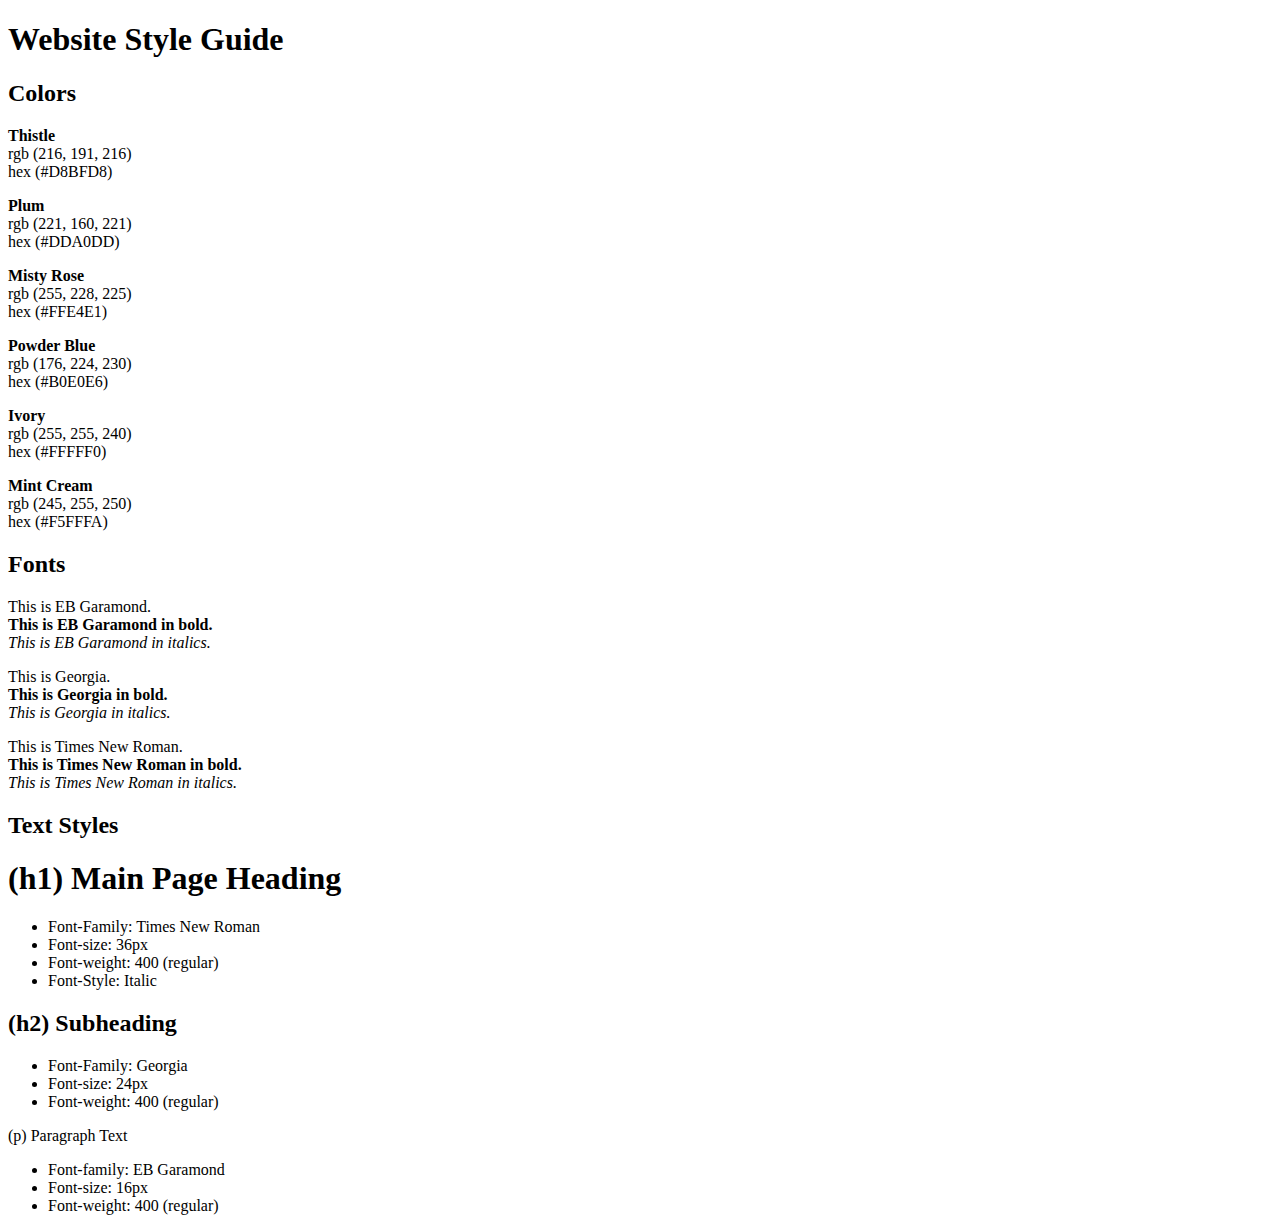
==== DesignSystem/index.html @ 773aa45a "Add DesignSystem project" ====
<!DOCTYPE html>
<html>
    <head>
        <link rel="stylesheet" href="./designsystemstyles.css">
        <link href="https://fonts.googleapis.com/css2?family=Cormorant+Garamond&display=swap" rel="stylesheet">
        <link href="https://fonts.googleapis.com/css2?family=EB+Garamond&display=swap" rel="stylesheet">  
    </head>
    <body>
        <header>
            <h1>Website Style Guide</h1>
            <nav>

            </nav>
        </header>
        <main>
            <section id="colors">
                <h2>Colors</h2>
                <div class="card" id="thistle">
                    <p>
                    <strong>Thistle</strong><br />
                    rgb (216, 191, 216)<br />
                    hex (#D8BFD8)
                    </p>
                </div>
                <div class="card" id="plum">
                    <p>
                    <strong>Plum</strong><br />
                    rgb (221, 160, 221)<br />
                    hex (#DDA0DD)
                    </p>
                </div>
                <div class="card" id="mistyrose">
                    <p>
                    <strong>Misty Rose</strong><br />
                    rgb (255, 228, 225)<br />
                    hex (#FFE4E1)
                    </p>
                </div>
                <div class="card" id="powderblue">
                    <p>
                    <strong>Powder Blue</strong><br />
                    rgb (176, 224, 230)<br />
                    hex (#B0E0E6)
                    </p>
                </div>
                <div class="card" id="ivory">
                    <p>
                    <strong>Ivory</strong><br />
                    rgb (255, 255, 240)<br />
                    hex (#FFFFF0)
                    </p>
                </div>
                <div class="card" id="mintcream">
                    <p>
                    <strong>Mint Cream</strong><br />
                    rgb (245, 255, 250)<br />
                    hex (#F5FFFA)
                    </p>
                </div>
            </section>
            <section id="fonts">
                <h2>Fonts</h2>
                <div class="card" id="garamond">
                    <p>
                        This is EB Garamond.<br />
                        <b>This is EB Garamond in bold.</b><br />
                        <i>This is EB Garamond in italics.</i>
                    </p>
                </div>
                <div class="card" id="georgia">
                    <p>
                        This is Georgia.<br />
                        <b>This is Georgia in bold.</b><br />
                        <i>This is Georgia in italics.</i>
                    </p>
                </div>
                <div class="card" id="times_new_roman">
                    <p>
                        This is Times New Roman.<br />
                        <b>This is Times New Roman in bold.</b><br />
                        <i>This is Times New Roman in italics.</i>
                    </p>
                </div>
            </section>
            <section id="text_styles">
                <h2>Text Styles</h2>
                <div class="card" id="h1">
                    <h1>(h1) Main Page Heading</h1>
                    <ul>
                        <li>Font-Family: Times New Roman</li>
                        <li>Font-size: 36px</li>
                        <li>Font-weight: 400 (regular)</li>
                        <li>Font-Style: Italic</li>
                    </ul>
                </div>
                <div class="card" id="h2">
                    <h2>(h2) Subheading</h2>
                    <ul>
                        <li>Font-Family: Georgia</li>
                        <li>Font-size: 24px</li>
                        <li>Font-weight: 400 (regular)</li>
                    </ul>
                </div>
                <div class="card" id="p">
                    <p>(p) Paragraph Text</p>
                    <ul>
                        <li>Font-family: EB Garamond</li>
                        <li>Font-size: 16px</li>
                        <li>Font-weight: 400 (regular)</li>
                    </ul>
                </div>
            </section>
        </main>
    </body>
</html>
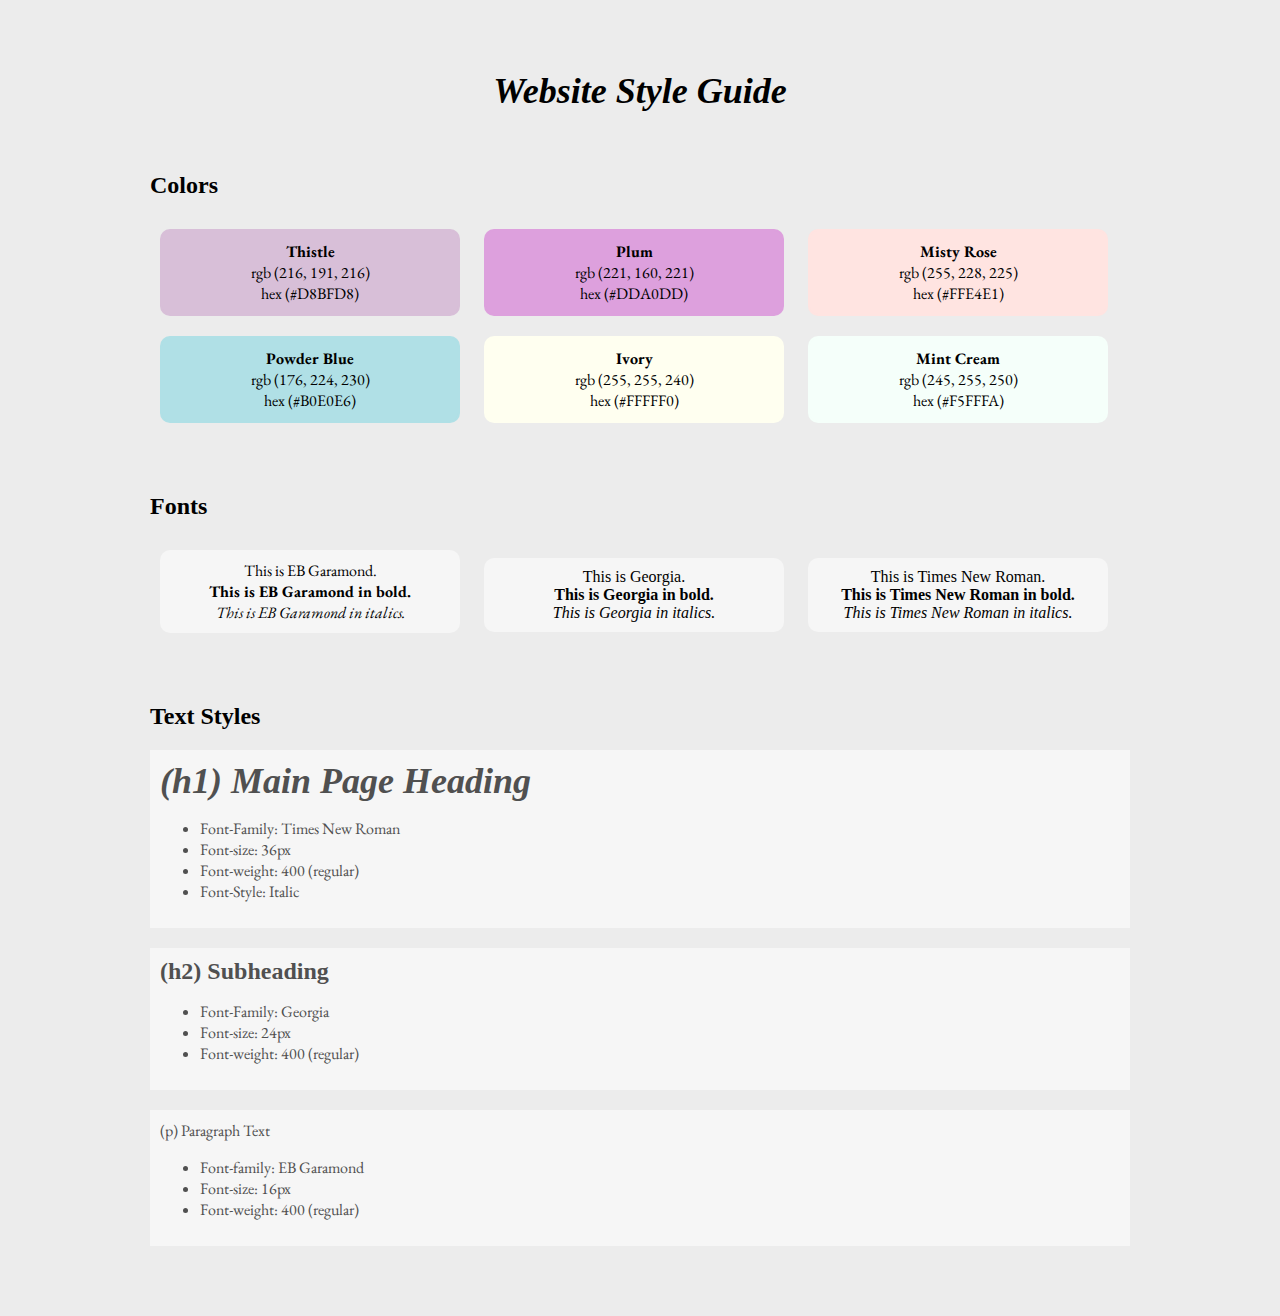
==== commit b17f6fba: "Update index.html" ====
--- a/DesignSystem/index.html
+++ b/DesignSystem/index.html
@@ -1,7 +1,7 @@
 <!DOCTYPE html>
 <html>
     <head>
-        <link rel="stylesheet" href="./designsystemstyles.css">
+        <link rel="stylesheet" href="./styles.css">
         <link href="https://fonts.googleapis.com/css2?family=Cormorant+Garamond&display=swap" rel="stylesheet">
         <link href="https://fonts.googleapis.com/css2?family=EB+Garamond&display=swap" rel="stylesheet">  
     </head>
--- a/DesignSystem/styles.css
+++ b/DesignSystem/styles.css
@@ -0,0 +1,110 @@
+* {
+    box-sizing: border-box;
+}
+
+body {
+    margin: 0px auto;
+    //border: 1px solid red;
+    background-color: #ececec;
+    max-width: 1000px;
+    padding: 10px;
+}
+
+h1 {
+    font-family: 'Times New Roman', serif;
+    font-size: 36px;
+    font-style: italic;
+}
+
+h2 {
+    font-family: 'Georgia', serif;
+    font-size: 24px;
+    //margin: 20px 0;
+}
+
+p, ul li {
+    font-family: 'EB Garamond', serif;
+    font-size: 16px;
+    margin: 0;
+    padding: 0;
+}
+
+header {
+    margin: 60px auto;
+    text-align: center;
+}
+
+section {
+    //border: 1px solid blue;
+    margin: 60px auto;
+}
+
+.card {
+    //border: 1px solid yellow;
+    display: inline-block;
+    margin: 10px;
+    padding: 10px;
+    border-radius: 10px;
+    width: 300px;
+    text-align: center;
+    color: black;
+}
+
+#colors #ivory {
+    background-color: ivory;
+    border: 2px solid rgba(255, 255, 240, 0.5);
+}
+
+#colors #mintcream {
+    background-color: mintcream;
+    border: 2px solid rgba(245, 255, 250, 0.5);
+}
+
+#colors #mistyrose {
+    background-color: mistyrose;
+    border: 2px solid rgba(255, 228, 225, 0.5);
+}
+
+#colors #plum {
+    background-color: plum;
+    border: 2px solid rgba(221, 160, 221, 0.5);
+}
+
+#colors #powderblue {
+    background: powderblue;
+    border: 2px solid rgba(176, 224, 230, 0.5);
+}
+
+#colors #thistle {
+    background-color: thistle;
+    border: 2px solid rgba(216, 191, 216, 0.5);
+}
+
+#fonts .card {
+    background-color: rgba(255, 255, 255, 0.5);
+}
+#fonts #georgia p {
+    font-family: 'Georgia';
+}
+
+#fonts #garamond p {
+    font-family: 'EB Garamond';
+}
+
+#fonts #times_new_roman p {
+    font-family: 'Times New Roman';
+}
+
+#text_styles .card {
+    color: #505050;
+    display: block;
+    width: 100%;
+    margin: 20px 0px;
+    border-radius: 0px;
+    text-align: left;
+    background-color: rgba(255, 255, 255, 0.5);
+}
+
+#h1 h1, #h2 h2, #p p {
+    margin: 0;
+}
